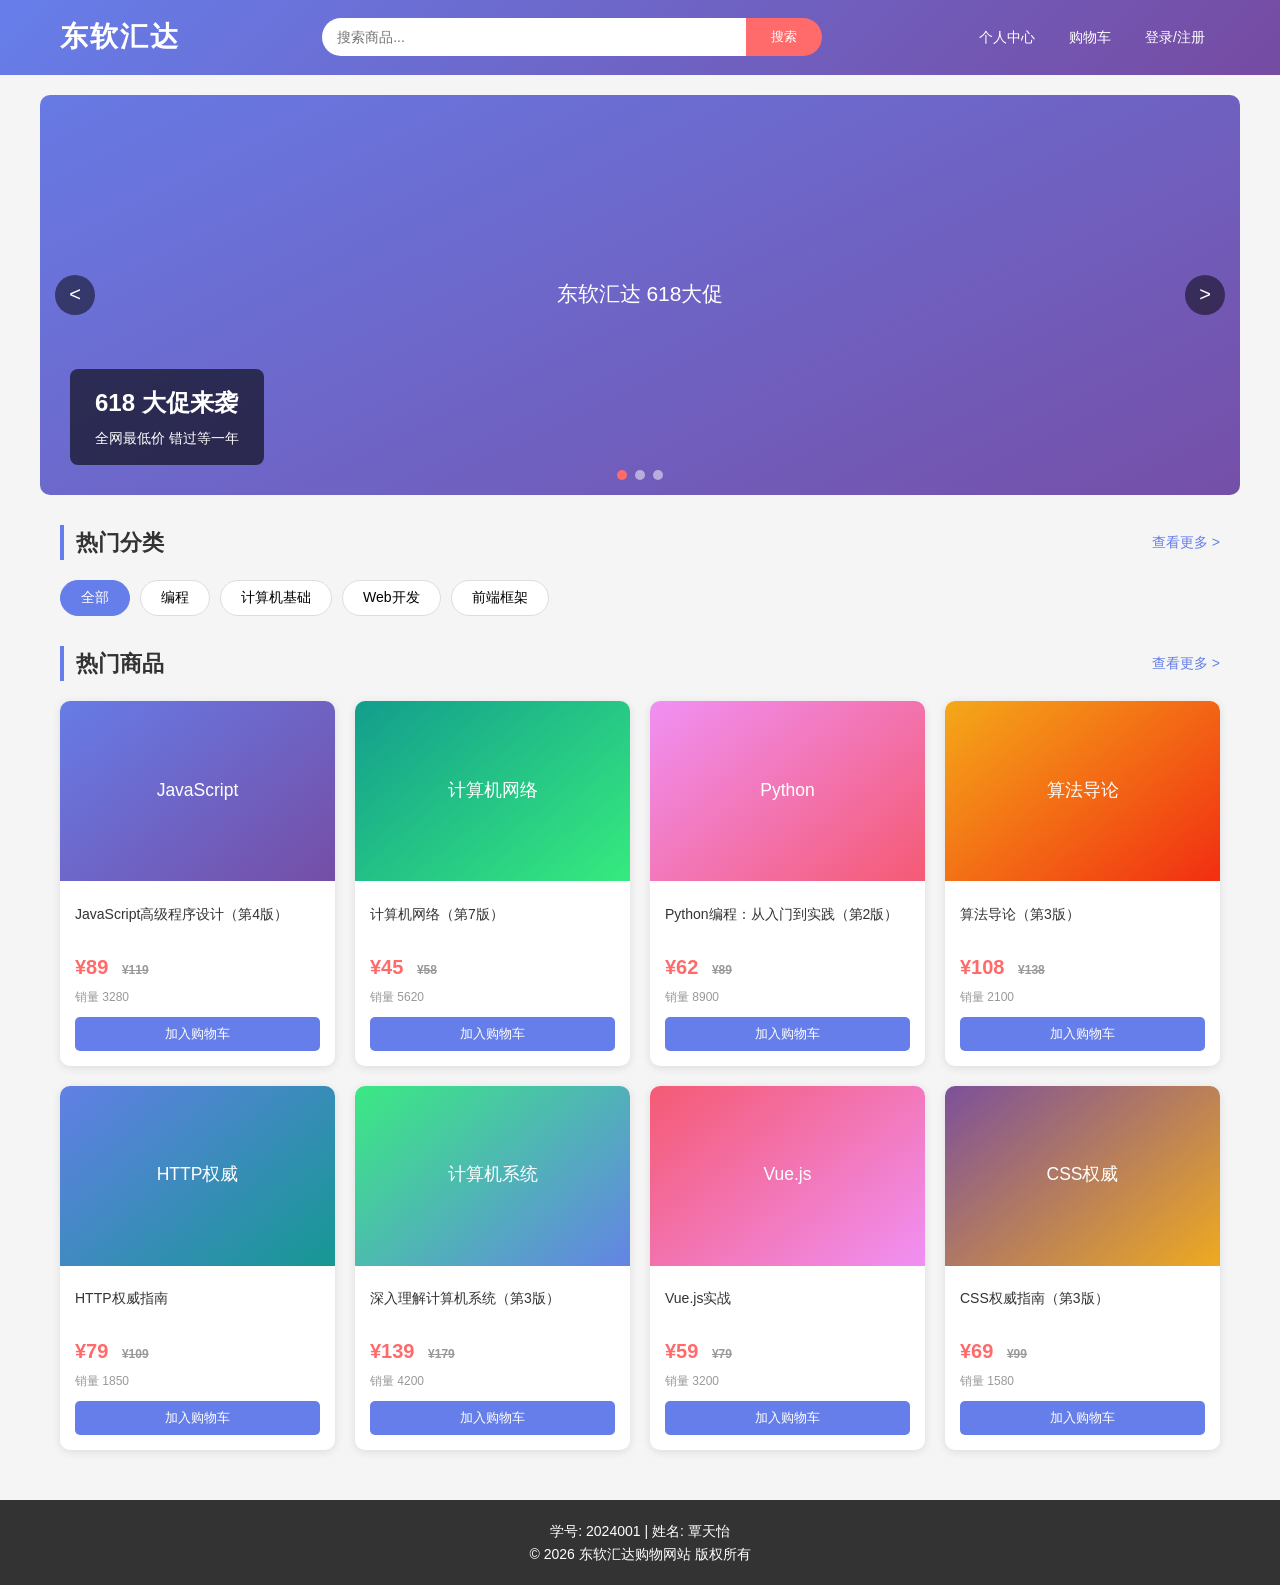
==== pages/index.html @ 0998885a "Initial commit - 东软汇达智慧图书购物网站" ====
<!DOCTYPE html>
<html lang="zh-CN">
<head>
    <meta charset="UTF-8">
    <meta name="viewport" content="width=device-width, initial-scale=1.0">
    <title>东软汇达 - 首页</title>
    <link rel="stylesheet" href="../css/style.css">
    <style>
        * { margin: 0; padding: 0; box-sizing: border-box; }
        body { font-family: 'Microsoft YaHei', Arial, sans-serif; background: #f5f5f5; }
        .header { background: linear-gradient(135deg, #667eea 0%, #764ba2 100%); color: white; padding: 0; }
        .nav { display: flex; align-items: center; justify-content: space-between; max-width: 1200px; margin: 0 auto; padding: 15px 20px; }
        .logo { font-size: 28px; font-weight: bold; letter-spacing: 2px; }
        .search-box { display: flex; flex: 1; max-width: 500px; margin: 0 30px; }
        .search-box input { flex: 1; padding: 10px 15px; border: none; border-radius: 25px 0 0 25px; outline: none; font-size: 14px; }
        .search-box button { padding: 10px 25px; border: none; background: #ff6b6b; color: white; border-radius: 0 25px 25px 0; cursor: pointer; }
        .nav-links a { color: white; text-decoration: none; margin: 0 15px; font-size: 14px; }
        .nav-links a:hover { text-decoration: underline; }
        .banner { position: relative; max-width: 1200px; margin: 20px auto; overflow: hidden; border-radius: 10px; }
        .slides { display: flex; transition: transform 0.5s ease; }
        .slide { min-width: 100%; position: relative; }
        .slide img { width: 100%; height: 400px; object-fit: cover; }
        .slide-text { position: absolute; bottom: 30px; left: 30px; background: rgba(0,0,0,0.6); padding: 15px 25px; border-radius: 8px; color: white; }
        .slide-text h2 { font-size: 24px; margin-bottom: 5px; }
        .banner-nav { position: absolute; top: 50%; transform: translateY(-50%); width: 40px; height: 40px; background: rgba(0,0,0,0.5); border: none; border-radius: 50%; color: white; font-size: 20px; cursor: pointer; }
        .banner-nav.prev { left: 15px; }
        .banner-nav.next { right: 15px; }
        .banner-dots { position: absolute; bottom: 15px; left: 50%; transform: translateX(-50%); display: flex; gap: 8px; }
        .dot { width: 10px; height: 10px; background: rgba(255,255,255,0.5); border-radius: 50%; cursor: pointer; }
        .dot.active { background: #ff6b6b; }
        .container { max-width: 1200px; margin: 20px auto; padding: 0 20px; }
        .section-title { display: flex; justify-content: space-between; align-items: center; margin: 30px 0 20px; }
        .section-title h2 { font-size: 22px; border-left: 4px solid #667eea; padding-left: 12px; }
        .section-title a { color: #667eea; text-decoration: none; font-size: 14px; }
        .categories { display: flex; gap: 10px; margin-bottom: 20px; flex-wrap: wrap; }
        .category-btn { padding: 8px 20px; border: 1px solid #ddd; background: white; border-radius: 20px; cursor: pointer; transition: all 0.3s; font-size: 14px; }
        .category-btn:hover, .category-btn.active { background: #667eea; color: white; border-color: #667eea; }
        .products { display: grid; grid-template-columns: repeat(auto-fill, minmax(220px, 1fr)); gap: 20px; }
        .product-card { background: white; border-radius: 10px; overflow: hidden; box-shadow: 0 2px 10px rgba(0,0,0,0.1); transition: transform 0.3s, box-shadow 0.3s; cursor: pointer; }
        .product-card:hover { transform: translateY(-5px); box-shadow: 0 5px 20px rgba(0,0,0,0.15); }
        .product-card img { width: 100%; height: 180px; object-fit: cover; }
        .product-info { padding: 15px; }
        .product-title { font-size: 14px; color: #333; margin-bottom: 8px; display: -webkit-box; -webkit-line-clamp: 2; -webkit-box-orient: vertical; overflow: hidden; }
        .product-price { color: #ff6b6b; font-size: 20px; font-weight: bold; }
        .product-price small { font-size: 12px; color: #999; text-decoration: line-through; margin-left: 8px; }
        .product-sales { font-size: 12px; color: #999; margin-top: 5px; }
        .add-cart-btn { width: 100%; padding: 8px; border: none; background: #667eea; color: white; border-radius: 5px; cursor: pointer; margin-top: 10px; transition: background 0.3s; }
        .add-cart-btn:hover { background: #764ba2; }
        .footer { background: #333; color: white; text-align: center; padding: 20px; margin-top: 50px; }
        .footer p { font-size: 14px; }
    </style>
</head>
<body>
    <header class="header">
        <nav class="nav">
            <div class="logo">东软汇达</div>
            <div class="search-box">
                <input type="text" id="searchInput" placeholder="搜索商品...">
                <button onclick="searchProducts()">搜索</button>
            </div>
            <div class="nav-links">
                <a href="user.html">个人中心</a>
                <a href="cart.html">购物车</a>
                <a href="login.html">登录/注册</a>
            </div>
        </nav>
    </header>

    <div class="banner">
        <div class="slides" id="slides">
            <div class="slide">
                <img src="../images/banner1.svg" alt="轮播图1">
                <div class="slide-text"><h2>618 大促来袭</h2><p>全网最低价 错过等一年</p></div>
            </div>
            <div class="slide">
                <img src="../images/banner2.svg" alt="轮播图2">
                <div class="slide-text"><h2>新品上市</h2><p>时尚潮流 同步全球</p></div>
            </div>
            <div class="slide">
                <img src="../images/banner3.svg" alt="轮播图3">
                <div class="slide-text"><h2>会员专享</h2><p>VIP特权 专属优惠</p></div>
            </div>
        </div>
        <button class="banner-nav prev" onclick="changeSlide(-1)">&lt;</button>
        <button class="banner-nav next" onclick="changeSlide(1)">&gt;</button>
        <div class="banner-dots" id="dots"></div>
    </div>

    <div class="container">
        <div class="section-title">
            <h2>热门分类</h2>
            <a href="#">查看更多 &gt;</a>
        </div>
        <div class="categories" id="categories"></div>

        <div class="section-title">
            <h2>热门商品</h2>
            <a href="#">查看更多 &gt;</a>
        </div>
        <div class="products" id="products"></div>
    </div>

    <footer class="footer">
        <p>学号: 2024001 | 姓名: 覃天怡</p>
        <p>&copy; 2026 东软汇达购物网站 版权所有</p>
    </footer>

    <script src="../js/main.js"></script>
    <script>
        let currentSlide = 0;
        const slides = document.getElementById('slides');
        const totalSlides = 3;

        function createDots() {
            const dotsContainer = document.getElementById('dots');
            for (let i = 0; i < totalSlides; i++) {
                const dot = document.createElement('span');
                dot.className = 'dot' + (i === 0 ? ' active' : '');
                dot.onclick = () => goToSlide(i);
                dotsContainer.appendChild(dot);
            }
        }

        function changeSlide(direction) {
            currentSlide = (currentSlide + direction + totalSlides) % totalSlides;
            goToSlide(currentSlide);
        }

        function goToSlide(index) {
            currentSlide = index;
            slides.style.transform = `translateX(-${index * 100}%)`;
            document.querySelectorAll('.dot').forEach((dot, i) => {
                dot.className = 'dot' + (i === index ? ' active' : '');
            });
        }

        function autoSlide() {
            setInterval(() => changeSlide(1), 3000);
        }

        createDots();
        autoSlide();

        function searchProducts() {
            const query = document.getElementById('searchInput').value;
            if (query) {
                window.location.href = `product.html?search=${encodeURIComponent(query)}`;
            }
        }
    </script>
</body>
</html>
---- css/style.css ----
/* 东软汇达 - 公共样式 */
* { margin: 0; padding: 0; box-sizing: border-box; }

body {
    font-family: 'Microsoft YaHei', Arial, sans-serif;
    background: #f5f5f5;
    color: #333;
    font-size: 14px;
    line-height: 1.6;
}

a { color: #667eea; text-decoration: none; }
a:hover { text-decoration: underline; }

.container {
    max-width: 1200px;
    margin: 0 auto;
    padding: 0 20px;
}

.btn {
    padding: 10px 30px;
    border: none;
    border-radius: 8px;
    cursor: pointer;
    font-size: 14px;
    transition: all 0.3s;
}

.btn-primary {
    background: linear-gradient(135deg, #667eea 0%, #764ba2 100%);
    color: white;
}

.btn-primary:hover {
    transform: scale(1.02);
    box-shadow: 0 3px 10px rgba(102, 126, 234, 0.3);
}

/* Header */
.header {
    background: linear-gradient(135deg, #667eea 0%, #764ba2 100%);
    color: white;
}

.nav {
    display: flex;
    align-items: center;
    justify-content: space-between;
    max-width: 1200px;
    margin: 0 auto;
    padding: 15px 20px;
}

.logo { font-size: 24px; font-weight: bold; letter-spacing: 2px; }

.nav-links a {
    color: white;
    text-decoration: none;
    margin: 0 15px;
    font-size: 14px;
}

.nav-links a:hover { text-decoration: underline; }

/* Footer */
.footer {
    background: #333;
    color: white;
    text-align: center;
    padding: 20px;
    margin-top: 50px;
}

.footer p { font-size: 14px; }

/* Product Card */
.product-card {
    background: white;
    border-radius: 10px;
    overflow: hidden;
    box-shadow: 0 2px 10px rgba(0,0,0,0.1);
    transition: transform 0.3s, box-shadow 0.3s;
    cursor: pointer;
}

.product-card:hover {
    transform: translateY(-5px);
    box-shadow: 0 5px 20px rgba(0,0,0,0.15);
}

.product-card img {
    width: 100%;
    height: 180px;
    object-fit: cover;
}

.product-info { padding: 15px; }

.product-title {
    font-size: 14px;
    color: #333;
    margin-bottom: 8px;
    display: -webkit-box;
    -webkit-line-clamp: 2;
    -webkit-box-orient: vertical;
    overflow: hidden;
    height: 40px;
}

.product-price {
    color: #ff6b6b;
    font-size: 20px;
    font-weight: bold;
}

.product-price small {
    font-size: 12px;
    color: #999;
    text-decoration: line-through;
    margin-left: 8px;
}

.product-sales {
    font-size: 12px;
    color: #999;
    margin-top: 5px;
}

.add-cart-btn {
    width: 100%;
    padding: 8px;
    border: none;
    background: #667eea;
    color: white;
    border-radius: 5px;
    cursor: pointer;
    margin-top: 10px;
    transition: background 0.3s;
}

.add-cart-btn:hover { background: #764ba2; }

/* Section */
.section-title {
    display: flex;
    justify-content: space-between;
    align-items: center;
    margin: 30px 0 20px;
}

.section-title h2 {
    font-size: 22px;
    border-left: 4px solid #667eea;
    padding-left: 12px;
}

/* Products Grid */
.products {
    display: grid;
    grid-template-columns: repeat(auto-fill, minmax(220px, 1fr));
    gap: 20px;
}

/* Banner */
.banner {
    position: relative;
    max-width: 1200px;
    margin: 20px auto;
    overflow: hidden;
    border-radius: 10px;
}

.slides {
    display: flex;
    transition: transform 0.5s ease;
}

.slide { min-width: 100%; position: relative; }

.slide img {
    width: 100%;
    height: 400px;
    object-fit: cover;
    display: block;
}

.slide-text {
    position: absolute;
    bottom: 30px;
    left: 30px;
    background: rgba(0,0,0,0.6);
    padding: 15px 25px;
    border-radius: 8px;
    color: white;
}

.slide-text h2 { font-size: 24px; margin-bottom: 5px; }

.banner-nav {
    position: absolute;
    top: 50%;
    transform: translateY(-50%);
    width: 40px;
    height: 40px;
    background: rgba(0,0,0,0.5);
    border: none;
    border-radius: 50%;
    color: white;
    font-size: 20px;
    cursor: pointer;
}

.banner-nav.prev { left: 15px; }
.banner-nav.next { right: 15px; }

.banner-dots {
    position: absolute;
    bottom: 15px;
    left: 50%;
    transform: translateX(-50%);
    display: flex;
    gap: 8px;
}

.dot {
    width: 10px;
    height: 10px;
    background: rgba(255,255,255,0.5);
    border-radius: 50%;
    cursor: pointer;
}

.dot.active { background: #ff6b6b; }

/* Categories */
.categories {
    display: flex;
    gap: 10px;
    margin-bottom: 20px;
    flex-wrap: wrap;
}

.category-btn {
    padding: 8px 20px;
    border: 1px solid #ddd;
    background: white;
    border-radius: 20px;
    cursor: pointer;
    transition: all 0.3s;
    font-size: 14px;
}

.category-btn:hover,
.category-btn.active {
    background: #667eea;
    color: white;
    border-color: #667eea;
}

/* Search Box */
.search-box {
    display: flex;
    flex: 1;
    max-width: 500px;
    margin: 0 30px;
}

.search-box input {
    flex: 1;
    padding: 10px 15px;
    border: none;
    border-radius: 25px 0 0 25px;
    outline: none;
    font-size: 14px;
}

.search-box button {
    padding: 10px 25px;
    border: none;
    background: #ff6b6b;
    color: white;
    border-radius: 0 25px 25px 0;
    cursor: pointer;
}

/* Form */
.form-group { margin-bottom: 15px; }
.form-group label { display: block; font-size: 14px; color: #333; margin-bottom: 8px; }
.form-group input { width: 100%; padding: 10px 15px; border: 1px solid #ddd; border-radius: 8px; font-size: 14px; outline: none; }
.form-group input:focus { border-color: #667eea; }
.form-group input.error { border-color: #ff6b6b; }
.error-msg { color: #ff6b6b; font-size: 12px; margin-top: 5px; display: none; }

/* Cart */
.cart-table { background: white; border-radius: 10px; overflow: hidden; }
.cart-table table { width: 100%; border-collapse: collapse; }
.cart-table th { background: #f8f8f8; padding: 15px; text-align: left; font-size: 14px; color: #666; }
.cart-table td { padding: 15px; border-top: 1px solid #eee; vertical-align: middle; }
.cart-item-img { width: 80px; height: 80px; object-fit: cover; border-radius: 8px; }
.item-name { font-size: 14px; color: #333; }
.item-price { color: #ff6b6b; font-weight: bold; }
.qty-btn { width: 28px; height: 28px; border: 1px solid #ddd; background: white; cursor: pointer; }
.qty-btn:hover { background: #667eea; color: white; }
.qty-num { width: 50px; text-align: center; height: 28px; border: 1px solid #ddd; border-left: none; border-right: none; outline: none; }
.delete-btn { padding: 5px 15px; border: 1px solid #ff6b6b; background: white; color: #ff6b6b; border-radius: 5px; cursor: pointer; }
.delete-btn:hover { background: #ff6b6b; color: white; }
.cart-footer { background: white; border-radius: 10px; margin-top: 20px; padding: 20px; display: flex; justify-content: space-between; align-items: center; }
.cart-total { font-size: 18px; }
.cart-total span { color: #ff6b6b; font-size: 24px; font-weight: bold; }
.checkout-btn { padding: 12px 40px; border: none; background: linear-gradient(135deg, #667eea 0%, #764ba2 100%); color: white; border-radius: 8px; font-size: 16px; cursor: pointer; }
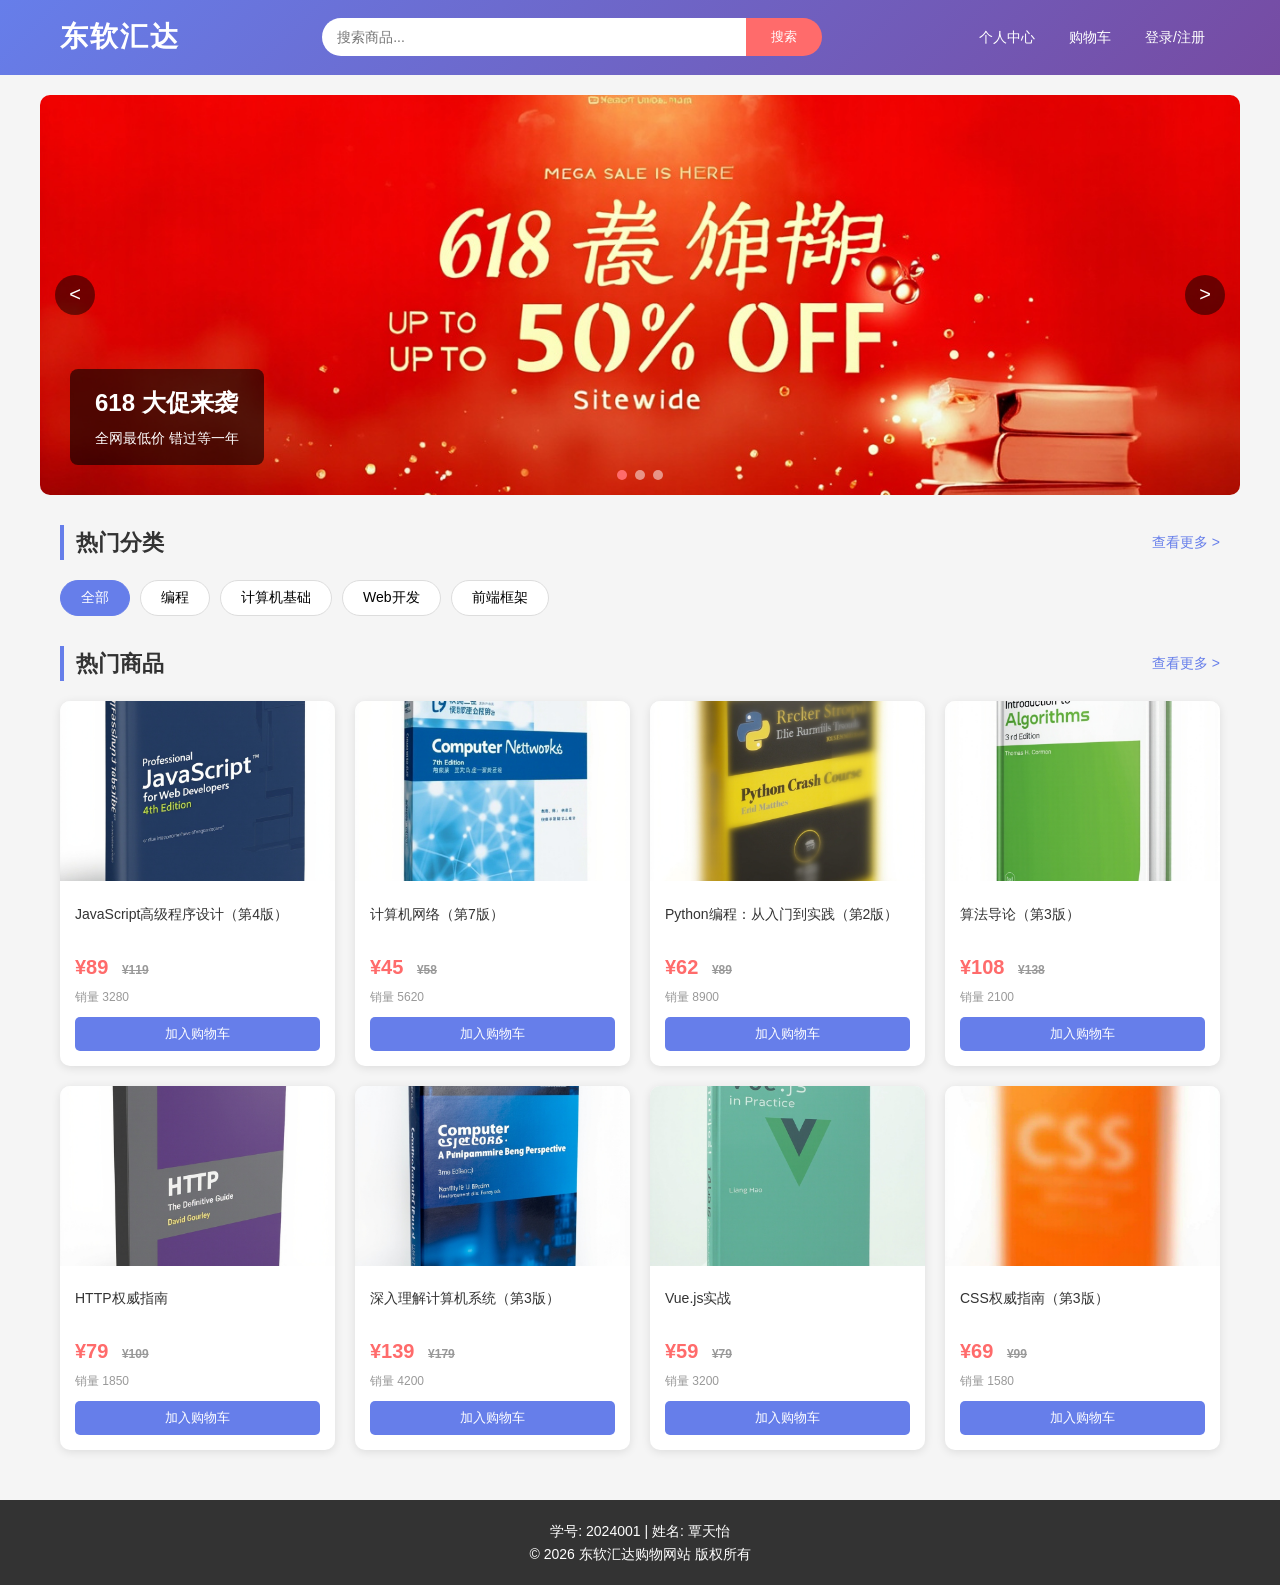
==== commit 006d2a24: "更新banner为真实宣传图，移除旧svg图片" ====
--- a/pages/index.html
+++ b/pages/index.html
@@ -69,15 +69,15 @@
     <div class="banner">
         <div class="slides" id="slides">
             <div class="slide">
-                <img src="../images/banner1.svg" alt="轮播图1">
+                <img src="../images/banner1.jpg" alt="轮播图1">
                 <div class="slide-text"><h2>618 大促来袭</h2><p>全网最低价 错过等一年</p></div>
             </div>
             <div class="slide">
-                <img src="../images/banner2.svg" alt="轮播图2">
+                <img src="../images/banner2.jpg" alt="轮播图2">
                 <div class="slide-text"><h2>新品上市</h2><p>时尚潮流 同步全球</p></div>
             </div>
             <div class="slide">
-                <img src="../images/banner3.svg" alt="轮播图3">
+                <img src="../images/banner3.jpg" alt="轮播图3">
                 <div class="slide-text"><h2>会员专享</h2><p>VIP特权 专属优惠</p></div>
             </div>
         </div>
